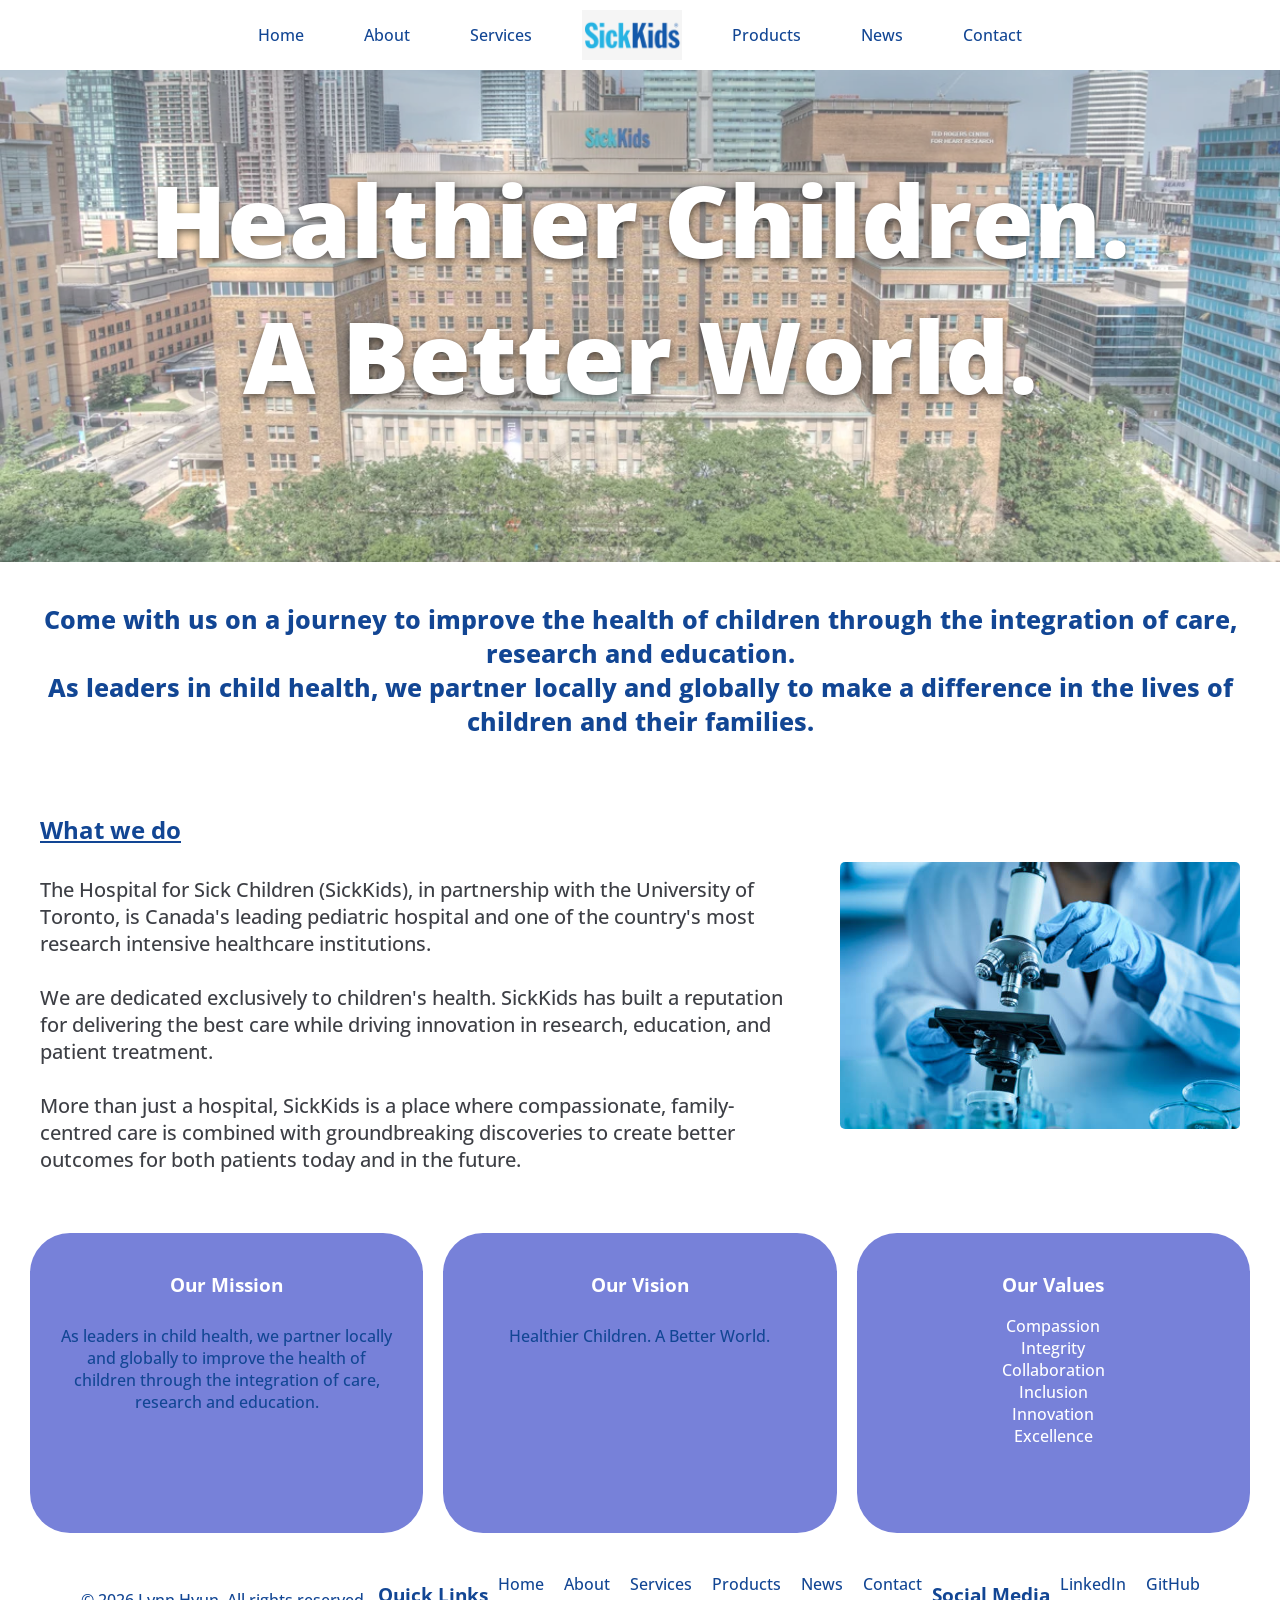
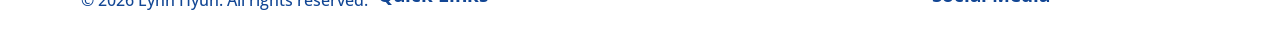
==== index.html @ 6c128328 "Updated home page" ====
<!DOCTYPE html>
<html lang="en">
<head>
    <meta charset="UTF-8">
    <meta name="viewport" content="width=device-width, initial-scale=1.0">
    <title>My Website</title>

    <link rel="stylesheet" href="styles.css">
</head>
<body>

    <header>
        <!-- navigation bar -->
        <nav class="navbar">
            <ul>
                <li><a href="index.html" class="active">Home</a></li>
                <li><a href="about.html">About</a></li>
                <li><a href="services.html">Services</a></li>
                <li><img src="images/sickkids.png" class = "hospital-logo" alt="SickKids Logo"></li>
                <li><a href="products.html">Products</a></li>
                <li><a href="news.html">News</a></li>
                <li><a href="contact.html">Contact</a></li>
            </ul>
        </nav>
    </header>

    <main>
        <!-- Vision Section -->
        <section id = "vision">
            <img id="vision-image"
                src="images/sickkids_building.webp">

            <p id="vision-message">
            Healthier Children. <br>
            A Better World.
            </p>
        </section>

        <!-- Mission Section -->
        <section id = "mission">
            <p style = "color: #124694; font-weight: 750; font-size: 25px; padding: 30px; margin-top: 10px; text-align: center;">
                Come with us on a journey to improve the health of children through the integration of care, research and education. <br> As leaders in child health, we partner locally and globally to make a difference in the lives of children and their families.
            </p>
        </section>

        <section id = "information">
            <div class="information-text">
                <h1> What we do</h1>

                <p>
                    The Hospital for Sick Children (SickKids), in partnership with the University of Toronto, is Canada's leading pediatric hospital and one of the country's most research 
                    intensive healthcare institutions. 
                    <br> <br>
                    We are dedicated exclusively to children's health. SickKids has built a reputation for delivering the best care while driving innovation 
                    in research, education, and patient treatment.
                    <br> <br>
                    More than just a hospital, SickKids is a place where compassionate, family-centred care is combined with groundbreaking discoveries to create better outcomes for both patients today and in the future.

                </p>
            </div>

            <div class="information-text-image">
                <img src="images/doctor_microscope.jpg" alt="Doctor using a microscope">
            </div>
        </section>

        <section id = "news-boxes">
            <div class= "news-box">
                <h3>Our Mission</h3>
                <p> As leaders in child health, we partner locally and globally to improve the health of children through the integration of care, research and education. </p>
            </div>

            <div class="news-box">
                <h3>Our Vision</h3>
                <p> Healthier Children. A Better World. </p>
            </div>

            <div class="news-box">
                <h3>Our Values</h3>
                <ul>
                    <li>Compassion</li>
                    <li>Integrity</li>
                    <li>Collaboration</li>
                    <li>Inclusion</li>
                    <li>Innovation</li>
                    <li>Excellence</li>
                </ul>

        </section>




    </main>

    <!-- Footer -->
    <footer class = "footer">
        <p>&copy 2026 Lynn Hyun. All rights reserved.</p>

        <h3>Quick Links</h3>
        <ul id = "footer-links">
            <li><a href="index.html">Home</a></li>
            <li><a href="about.html">About</a></li>
            <li><a href="services.html">Services</a></li>
            <li><a href="products.html">Products</a></li>
            <li><a href="news.html">News</a></li>
            <li><a href="contact.html">Contact</a></li>
        </ul>
        
        <h3>Social Media</h3>
        <ul id = "footer-socials">
            <li><a href="https://www.google.ca">LinkedIn</a></li>
            <li><a href="https://github.com/lynn-goat">GitHub</a></li>
        </ul>
    </footer>
</body>
</html>
---- styles.css ----
@import url('https://fonts.googleapis.com/css2?family=Open+Sans:ital,wght@0,300..800;1,300..800&display=swap');

/*
main text styles
*/

body {
    font-family: 'Open Sans', sans-serif;
    font-weight: 500;
    margin: 0;
    padding: 0;
    background-color: white;
}

p {
    color: #124694;
    text-align: center;
    padding: 10px;
}

h3 {
    color:white;
}

a {
    color: white;
    text-decoration: none;
    text-decoration:underline;
}

nav a {
    display: block;
    padding: 10px;
}

ul {
    list-style-type: none;
    padding: 0;
    text-align: center;
}

li {
    color:white;
}


/*
    Main Content Styles
*/

/* Vision Section Styles */

#vision {
    position: relative;
    width: 100%;
    height: 100%;
    overflow: hidden;
}

#vision-image {
    position:absolute;
    width: 100%;
    height: 100%;

    top: 0;
    left: 0;

    opacity: 0.7;
    object-fit: cover;
}

#vision-message {
    position: relative;
    top: 50%;
    left: 50%;
    transform: translate(-50%, -10%);
    color: white;

    font-size: 100px;
    font-weight: 800;
    z-index: 1;

    text-shadow: 0 3px 8px rgba(0, 0, 0, 0.6);
}

/*
    Information Section Styles
*/
#information {
    display: flex;
    align-items: center;
    gap: 40px;
}

#information h1 {
    margin-left: 40px;
    color:#124694;
    text-decoration: underline;
}

#information p {
    text-align: left;
    margin-left: 30px;
    font-size: 20px;
    color: #3d3f45;
}

.information-text-image img {
    width: 400px;
    border-radius: 5px;
    margin-right: 40px;
    justify-content: center;
}

.information-text {
    flex: 1;
}

/*
    News Boxes Styles
*/

#news-boxes {
    display: flex;
    justify-content: space-evenly;
    gap: 20px;
    margin: 30px;
    height: 300px;
}

.news-box {
    flex: 1;
    padding: 20px;
    background-color: #7781d9;
    border-radius: 40px;
    text-align: center;
}

/*
    Navbar Styles
*/

.navbar {
    display: flex;
    justify-content: center;
    background-color: white;
    padding: 10px 0;
   
}

.navbar ul {
  display: flex;
  list-style: none; /* Removes the bullet points */
  padding: 0;
  margin: 0;
}

.navbar li {
    display: flex;
    margin: 0 20px;
    justify-content: center;
    align-items: center;
}

.navbar ul li a {
    color: #124694;
    text-decoration: none;   
}

.hospital-logo {
    width: 100px;
}

/*
    Footer Styles
*/

.footer {
    display: flex;
    justify-content: center;
}

.footer h3 {
    color: #124694;
}

.footer ul {
    display: flex;
    list-style: none; /* Removes the bullet points */
    padding: 0;
    margin: 0;
}

.footer li {
    margin: 10px;
}

#footer-links li a, #footer-socials li a {
    color: #124694;
    text-decoration: none;
}
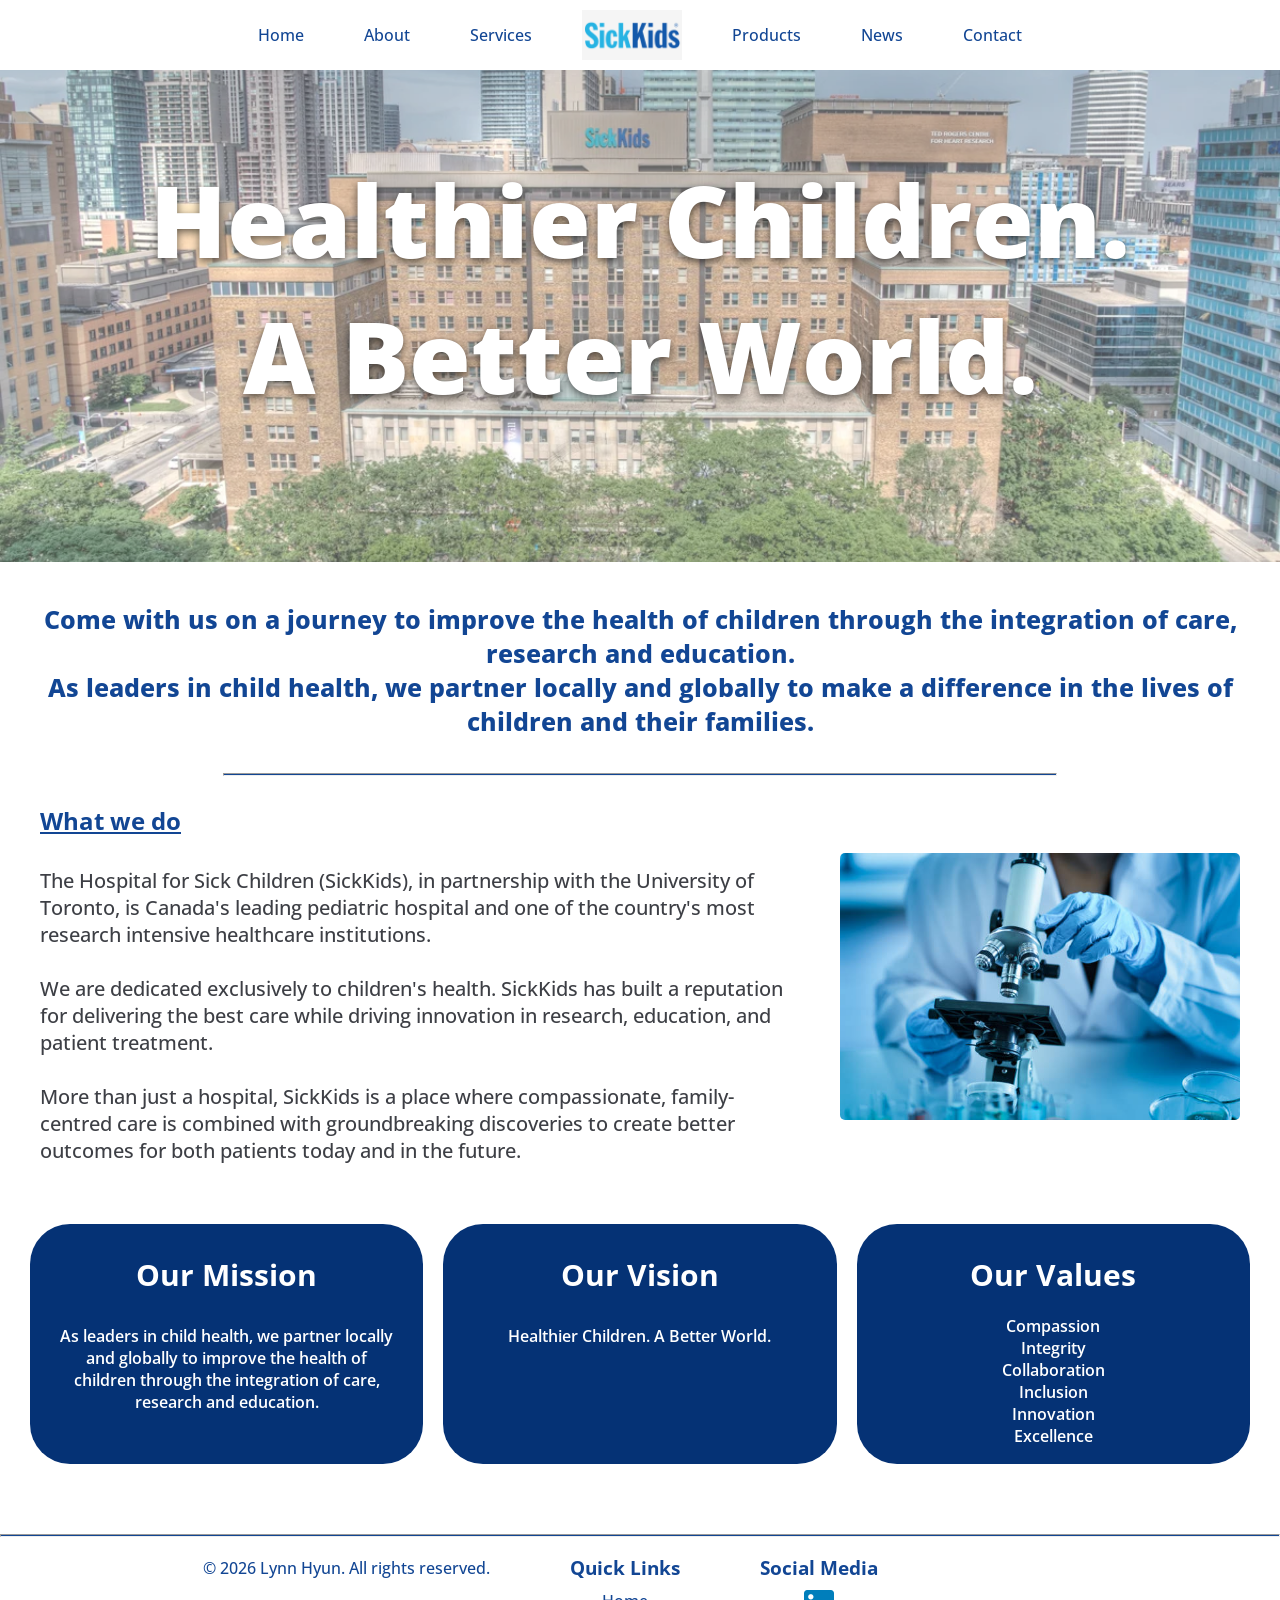
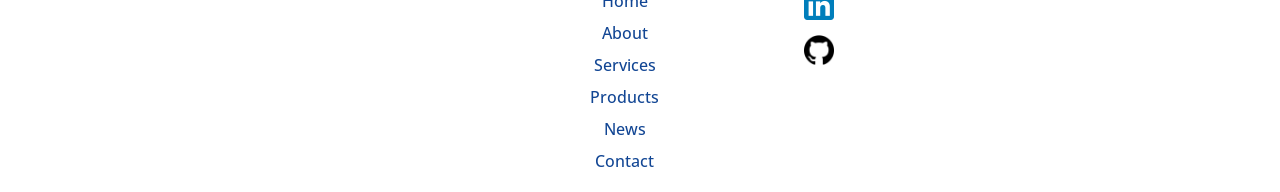
==== commit 8c435c66: "Finished home page and footer" ====
--- a/index.html
+++ b/index.html
@@ -43,6 +43,8 @@
             </p>
         </section>
 
+        <hr class = "divider">
+
         <section id = "information">
             <div class="information-text">
                 <h1> What we do</h1>
@@ -64,18 +66,19 @@
             </div>
         </section>
 
-        <section id = "news-boxes">
-            <div class= "news-box">
+
+        <section id = "vision-boxes">
+            <div class= "vision-box">
                 <h3>Our Mission</h3>
                 <p> As leaders in child health, we partner locally and globally to improve the health of children through the integration of care, research and education. </p>
             </div>
 
-            <div class="news-box">
+            <div class="vision-box">
                 <h3>Our Vision</h3>
                 <p> Healthier Children. A Better World. </p>
             </div>
 
-            <div class="news-box">
+            <div class="vision-box">
                 <h3>Our Values</h3>
                 <ul>
                     <li>Compassion</li>
@@ -93,25 +96,35 @@
 
     </main>
 
+    <hr style = "background: #124694; height: 1px; margin-top: -20px;">
+
     <!-- Footer -->
     <footer class = "footer">
         <p>&copy 2026 Lynn Hyun. All rights reserved.</p>
 
-        <h3>Quick Links</h3>
-        <ul id = "footer-links">
-            <li><a href="index.html">Home</a></li>
-            <li><a href="about.html">About</a></li>
-            <li><a href="services.html">Services</a></li>
-            <li><a href="products.html">Products</a></li>
-            <li><a href="news.html">News</a></li>
-            <li><a href="contact.html">Contact</a></li>
-        </ul>
+        <div class = "footer-section">
+            <h3>Quick Links</h3>
+            <ul id = "footer-links">
+                <li><a href="index.html">Home</a></li>
+                <li><a href="about.html">About</a></li>
+                <li><a href="services.html">Services</a></li>
+                <li><a href="products.html">Products</a></li>
+                <li><a href="news.html">News</a></li>
+                <li><a href="contact.html">Contact</a></li>
+            </ul>
+        </div>
         
-        <h3>Social Media</h3>
-        <ul id = "footer-socials">
-            <li><a href="https://www.google.ca">LinkedIn</a></li>
-            <li><a href="https://github.com/lynn-goat">GitHub</a></li>
-        </ul>
+        <div class = "footer-section">
+            <h3>Social Media</h3>
+            <ul id = "footer-socials">
+                <li><a href="https://www.linkedin.com/in/lynn-h-24b5231ab/" target="_blank">
+                        <img src="images/LinkedIn_icon.svg.webp" alt = "LinkedIn Logo" class = "socials-logo">
+                </a></li>
+                <li><a href="https://github.com/lynngoat/personal-website" target="_blank">
+                        <img src="images/github.png" alt="GitHub Logo" class = "socials-logo">
+                </a></li>
+            </ul>
+        </div>
     </footer>
 </body>
 </html>
--- a/styles.css
+++ b/styles.css
@@ -83,9 +83,16 @@
     text-shadow: 0 3px 8px rgba(0, 0, 0, 0.6);
 }
 
-/*
-    Information Section Styles
-*/
+/* Information Section Styles */
+
+.divider {
+    width: 65%;
+    background: #124694;
+    height: 1px;
+  
+    margin-top: -20px;
+}
+
 #information {
     display: flex;
     align-items: center;
@@ -120,7 +127,7 @@
     News Boxes Styles
 */
 
-#news-boxes {
+#vision-boxes {
     display: flex;
     justify-content: space-evenly;
     gap: 20px;
@@ -128,12 +135,30 @@
     height: 300px;
 }
 
-.news-box {
-    flex: 1;
+.vision-box {
+    width: 400px;
+    height: 200px;
     padding: 20px;
-    background-color: #7781d9;
+    background-color: #053275;
     border-radius: 40px;
     text-align: center;
+}
+
+.vision-box h3 {
+    color: white;
+    font-size: 30px;
+    margin-top: 10px;
+}
+
+.vision-box p {
+    color: white;
+    font-weight: 600;
+    margin-top: -10px;
+}
+
+.vision-box ul {
+    font-weight: 600;
+    margin-top: -10px;
 }
 
 /*
@@ -178,24 +203,39 @@
 .footer {
     display: flex;
     justify-content: center;
-}
-
-.footer h3 {
-    color: #124694;
+
+    padding: 10px;
+    gap: 80px;
+    margin-right: 200px;
+}
+
+.footer-section h3 {
+    color: #124694;
+    margin-top: 0;
+    margin-bottom: 10px;
+}
+
+.footer p {
+    margin-top: 2px;
+    padding: 0px;
 }
 
 .footer ul {
-    display: flex;
     list-style: none; /* Removes the bullet points */
     padding: 0;
     margin: 0;
 }
 
 .footer li {
-    margin: 10px;
+    margin: 10px 0;
 }
 
 #footer-links li a, #footer-socials li a {
     color: #124694;
     text-decoration: none;
 }
+
+.socials-logo {
+    width: 30px;
+    height: 30px;
+}
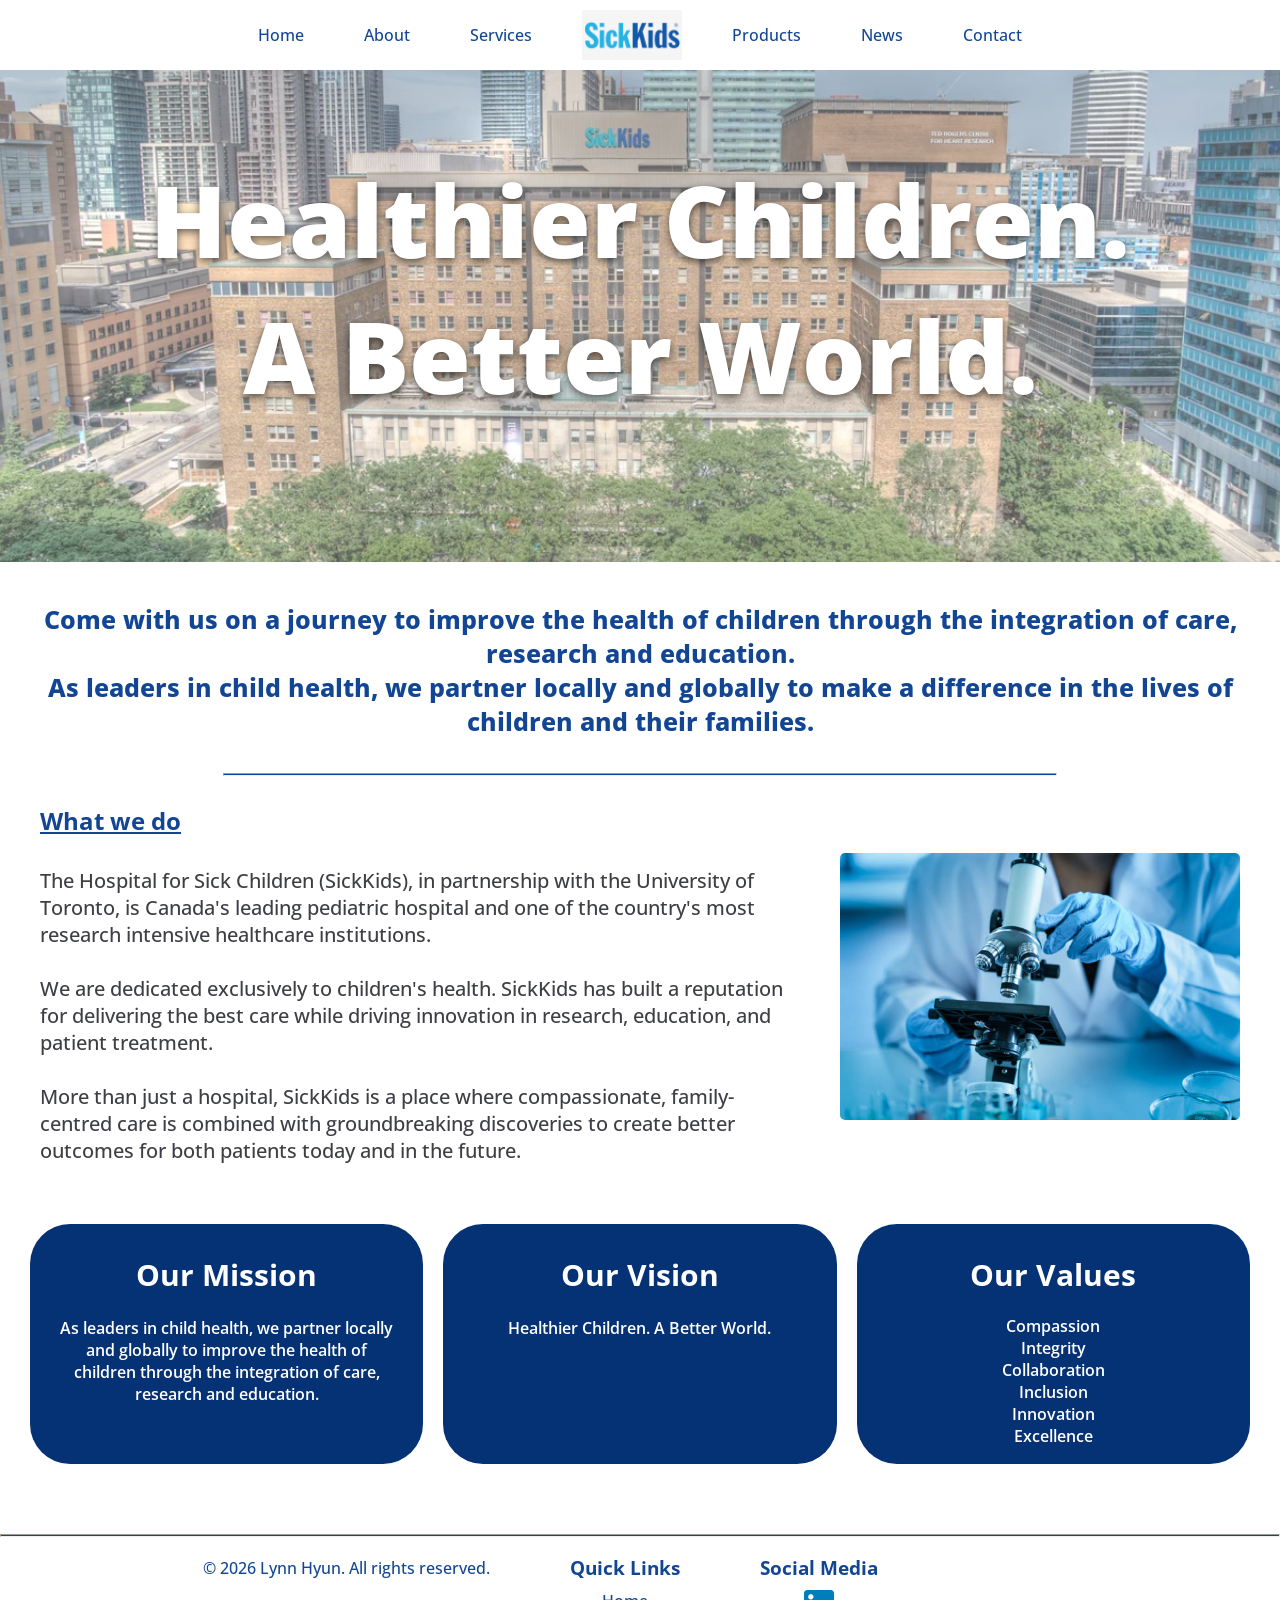
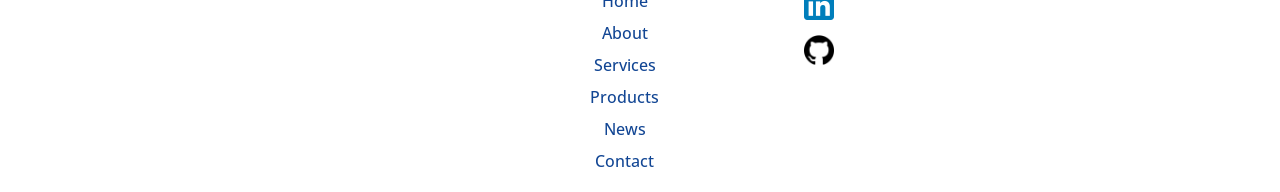
==== commit 1ff2f5b8: "Added footer to every page" ====
--- a/index.html
+++ b/index.html
@@ -66,7 +66,6 @@
             </div>
         </section>
 
-
         <section id = "vision-boxes">
             <div class= "vision-box">
                 <h3>Our Mission</h3>
@@ -90,9 +89,6 @@
                 </ul>
 
         </section>
-
-
-
 
     </main>
 
--- a/styles.css
+++ b/styles.css
@@ -84,14 +84,6 @@
 }
 
 /* Information Section Styles */
-
-.divider {
-    width: 65%;
-    background: #124694;
-    height: 1px;
-  
-    margin-top: -20px;
-}
 
 #information {
     display: flex;
@@ -153,10 +145,11 @@
 .vision-box p {
     color: white;
     font-weight: 600;
-    margin-top: -10px;
+    margin-top: -18px;
 }
 
 .vision-box ul {
+    color:white;
     font-weight: 600;
     margin-top: -10px;
 }
@@ -197,8 +190,21 @@
 }
 
 /*
+    Divider
+*/
+
+.divider {
+    width: 65%;
+    background: #124694;
+    height: 1px;
+  
+    margin-top: -20px;
+}
+
+/*
     Footer Styles
 */
+
 
 .footer {
     display: flex;
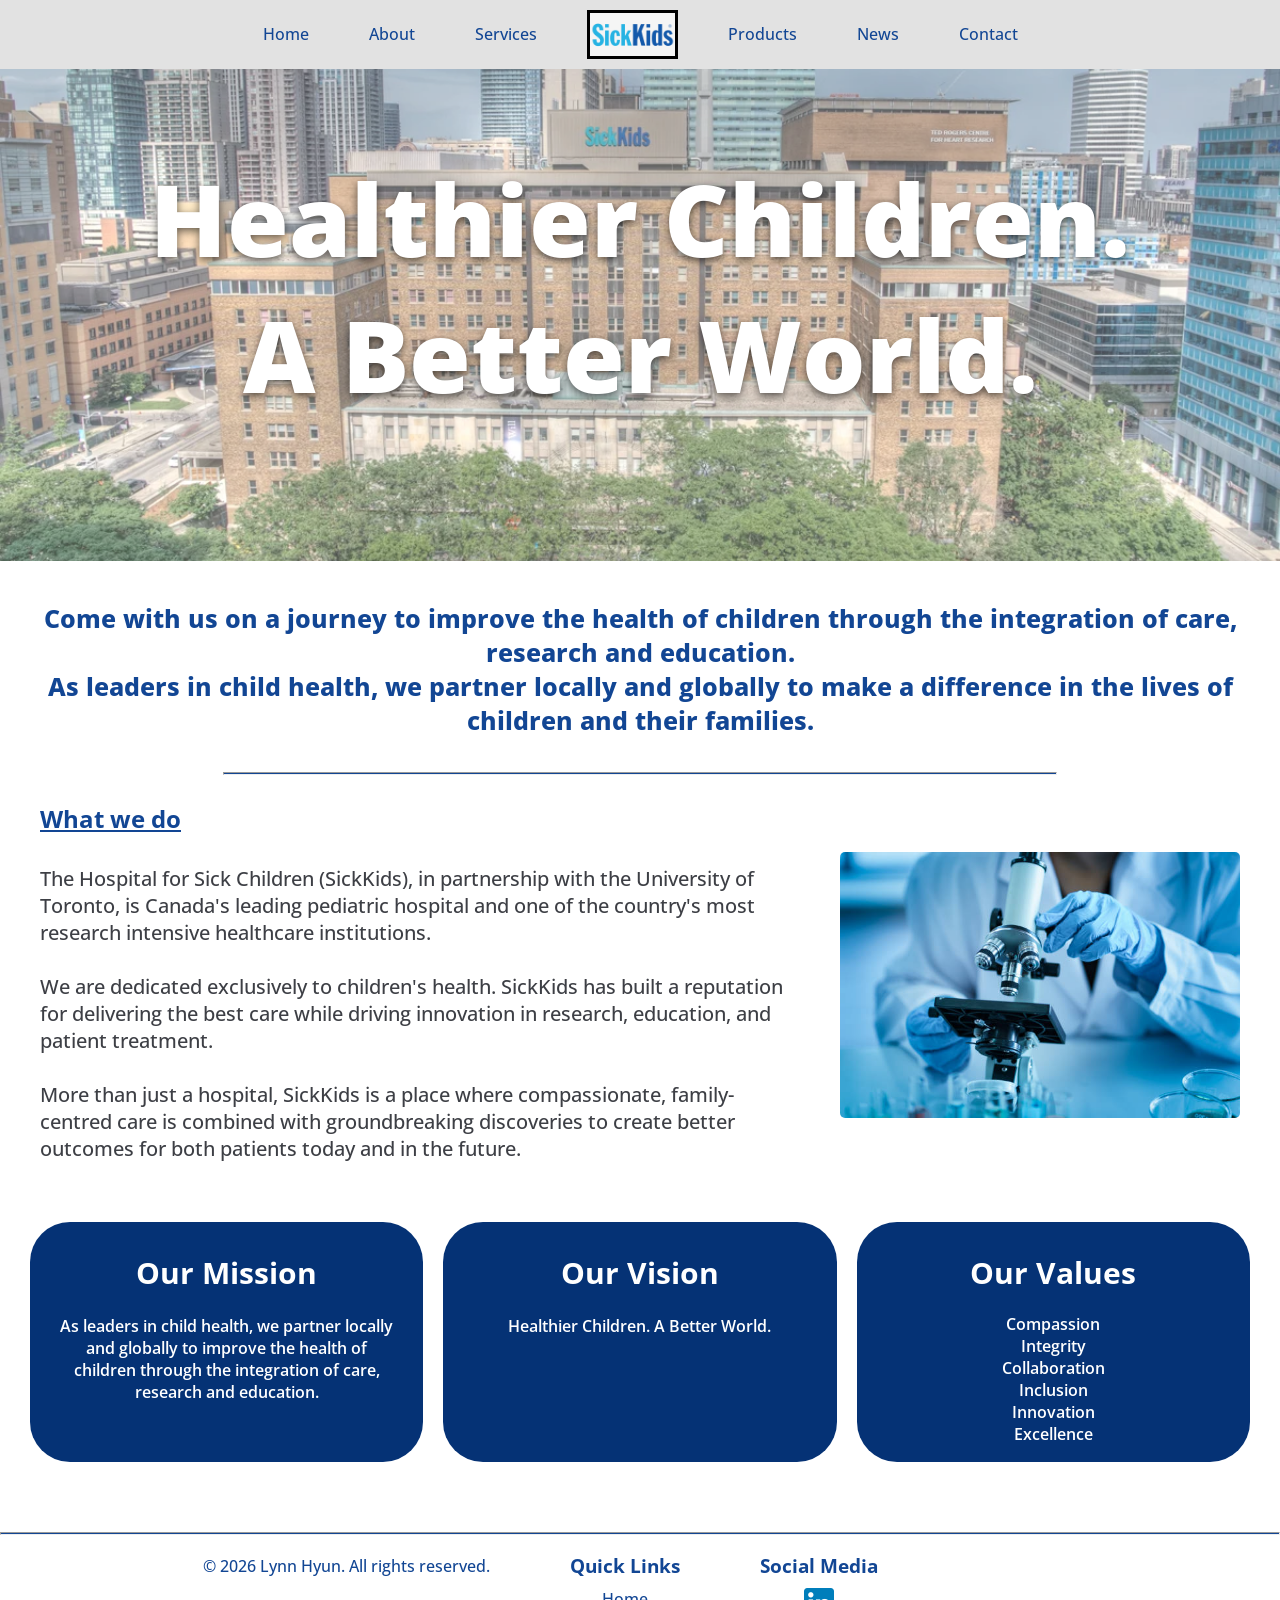
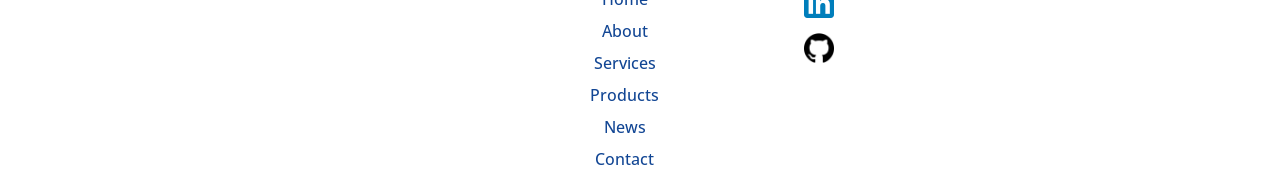
==== commit 6becc073: "Added information to about page" ====
--- a/index.html
+++ b/index.html
@@ -16,7 +16,10 @@
                 <li><a href="index.html" class="active">Home</a></li>
                 <li><a href="about.html">About</a></li>
                 <li><a href="services.html">Services</a></li>
-                <li><img src="images/sickkids.png" class = "hospital-logo" alt="SickKids Logo"></li>
+                <li id="sickkids-logo">
+                    <a id = "sickkids-link" href=""> <!-- doesn't go anywhere for now until i get this website-->
+                    <img src="images/sickkids.png" class = "hospital-logo" alt="SickKids Logo">
+                    </a></li>
                 <li><a href="products.html">Products</a></li>
                 <li><a href="news.html">News</a></li>
                 <li><a href="contact.html">Contact</a></li>
@@ -45,8 +48,9 @@
 
         <hr class = "divider">
 
-        <section id = "information">
-            <div class="information-text">
+        <!-- Information Section -->
+        <section id = "main">
+            <div class="main-text">
                 <h1> What we do</h1>
 
                 <p>
@@ -61,7 +65,7 @@
                 </p>
             </div>
 
-            <div class="information-text-image">
+            <div class="main-text-image">
                 <img src="images/doctor_microscope.jpg" alt="Doctor using a microscope">
             </div>
         </section>
--- a/styles.css
+++ b/styles.css
@@ -18,8 +18,15 @@
     padding: 10px;
 }
 
-h3 {
-    color:white;
+h1 {
+    margin-left: 40px;
+    color:#124694;
+    text-decoration: underline;
+}
+
+h2 {
+    margin-left: 40px;
+    color:#124694;
 }
 
 a {
@@ -43,6 +50,49 @@
     color:white;
 }
 
+/* Navbar Styles */
+
+.navbar {
+    display: flex;
+    justify-content: center;
+    background-color: #e2e2e2;
+    padding: 10px 0;
+   
+}
+
+.navbar ul {
+  display: flex;
+  list-style: none; /* Removes the bullet points */
+  padding: 0;
+  margin: 0;
+}
+
+.navbar li {
+    display: flex;
+    margin: 0 20px;
+    justify-content: center;
+    align-items: center;
+}
+
+.navbar ul li a {
+    color: #124694;
+    text-decoration: none;   
+}
+
+.hospital-logo {
+    width: 85px;
+}
+
+#sickkids-logo {
+    border: 3px solid black;
+}
+
+#sickkids-link {
+    display: block;
+    padding: 0;
+    margin: 0;
+    line-height: 0;
+}
 
 /*
     Main Content Styles
@@ -83,35 +133,29 @@
     text-shadow: 0 3px 8px rgba(0, 0, 0, 0.6);
 }
 
-/* Information Section Styles */
-
-#information {
+/* Main Text Section Styles */
+
+#main {
     display: flex;
     align-items: center;
     gap: 40px;
 }
 
-#information h1 {
-    margin-left: 40px;
-    color:#124694;
-    text-decoration: underline;
-}
-
-#information p {
+#main p {
     text-align: left;
     margin-left: 30px;
     font-size: 20px;
     color: #3d3f45;
 }
 
-.information-text-image img {
+.main-text-image img {
     width: 400px;
     border-radius: 5px;
     margin-right: 40px;
     justify-content: center;
 }
 
-.information-text {
+.main-text {
     flex: 1;
 }
 
@@ -155,41 +199,6 @@
 }
 
 /*
-    Navbar Styles
-*/
-
-.navbar {
-    display: flex;
-    justify-content: center;
-    background-color: white;
-    padding: 10px 0;
-   
-}
-
-.navbar ul {
-  display: flex;
-  list-style: none; /* Removes the bullet points */
-  padding: 0;
-  margin: 0;
-}
-
-.navbar li {
-    display: flex;
-    margin: 0 20px;
-    justify-content: center;
-    align-items: center;
-}
-
-.navbar ul li a {
-    color: #124694;
-    text-decoration: none;   
-}
-
-.hospital-logo {
-    width: 100px;
-}
-
-/*
     Divider
 */
 
@@ -205,7 +214,6 @@
     Footer Styles
 */
 
-
 .footer {
     display: flex;
     justify-content: center;
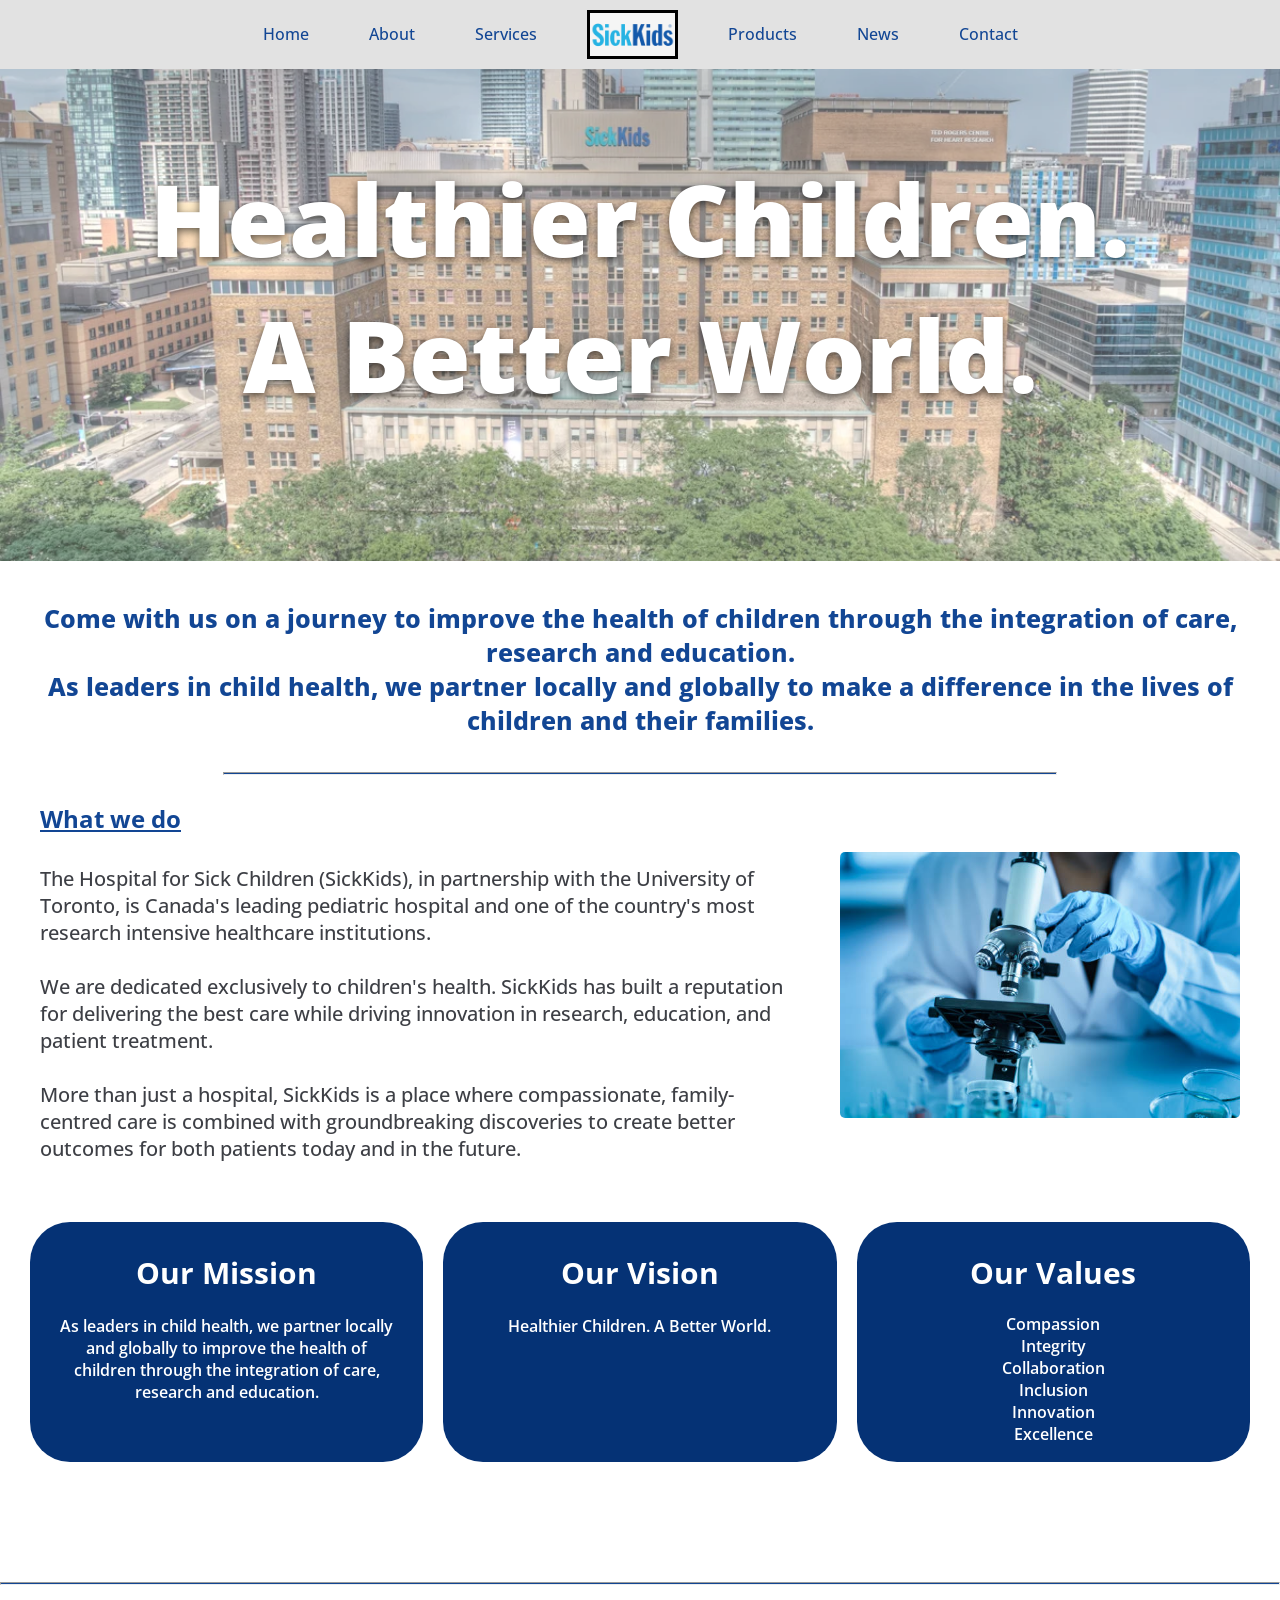
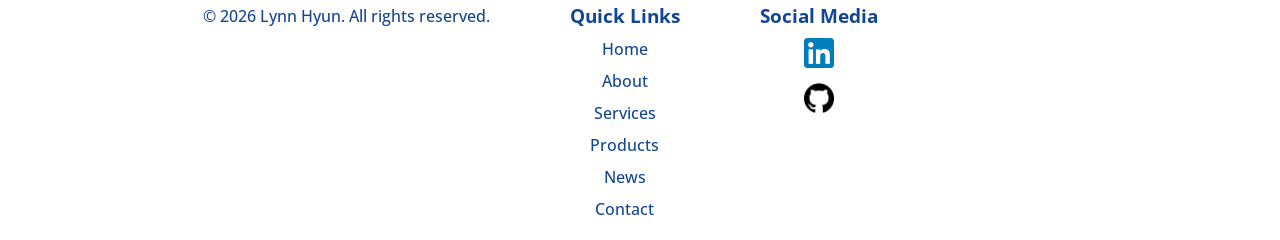
==== commit 4ce5418c: "made separate css folder" ====
--- a/index.html
+++ b/index.html
@@ -5,7 +5,7 @@
     <meta name="viewport" content="width=device-width, initial-scale=1.0">
     <title>My Website</title>
 
-    <link rel="stylesheet" href="styles.css">
+    <link rel="stylesheet" href="css/style.css">
 </head>
 <body>
 
--- a/css/style.css
+++ b/css/style.css
@@ -0,0 +1,346 @@
+@import url('https://fonts.googleapis.com/css2?family=Open+Sans:ital,wght@0,300..800;1,300..800&display=swap');
+
+/*
+main text styles
+*/
+
+body {
+    font-family: 'Open Sans', sans-serif;
+    font-weight: 500;
+    margin: 0;
+    padding: 0;
+    background-color: white;
+}
+
+p {
+    color: #124694;
+    text-align: center;
+    padding: 10px;
+}
+
+h1 {
+    margin-left: 40px;
+    color:#124694;
+    text-decoration: underline;
+}
+
+h2 {
+    color:#124694;
+}
+
+a {
+    color: #124694;
+    text-decoration: none;
+    text-decoration:underline;
+}
+
+nav a {
+    display: block;
+    padding: 10px;
+}
+
+ul {
+    list-style-type: none;
+    padding: 0;
+    text-align: center;
+}
+
+li {
+    color:white;
+}
+
+/* Navbar Styles */
+
+.navbar {
+    display: flex;
+    justify-content: center;
+    background-color: #e2e2e2;
+    padding: 10px 0;
+   
+}
+
+.navbar ul {
+  display: flex;
+  list-style: none; /* Removes the bullet points */
+  padding: 0;
+  margin: 0;
+}
+
+.navbar li {
+    display: flex;
+    margin: 0 20px;
+    justify-content: center;
+    align-items: center;
+}
+
+.navbar ul li a {
+    color: #124694;
+    text-decoration: none;   
+}
+
+.hospital-logo {
+    width: 85px;
+}
+
+#sickkids-logo {
+    border: 3px solid black;
+}
+
+#sickkids-link {
+    display: block;
+    padding: 0;
+    margin: 0;
+    line-height: 0;
+}
+
+/*
+    Main Content Styles
+*/
+
+/* Vision Section Styles */
+
+#vision {
+    position: relative;
+    width: 100%;
+    height: 100%;
+    overflow: hidden;
+}
+
+#vision-image {
+    position:absolute;
+    width: 100%;
+    height: 100%;
+
+    top: 0;
+    left: 0;
+
+    opacity: 0.7;
+    object-fit: cover;
+}
+
+#vision-message {
+    position: relative;
+    top: 50%;
+    left: 50%;
+    transform: translate(-50%, -10%);
+    color: white;
+
+    font-size: 100px;
+    font-weight: 800;
+    z-index: 1;
+
+    text-shadow: 0 3px 8px rgba(0, 0, 0, 0.6);
+}
+
+/* Main Text Section Styles */
+
+#main {
+    display: flex;
+    align-items: center;
+    gap: 40px;
+}
+
+#main p {
+    text-align: left;
+    margin-left: 30px;
+    font-size: 20px;
+    color: #3d3f45;
+}
+
+.main-text-image img {
+    width: 400px;
+    border-radius: 5px;
+    margin-right: 40px;
+    justify-content: center;
+}
+
+.main-text {
+    flex: 1;
+}
+
+.main-text ul li {
+    color: #3d3f45;
+    font-size: 18px;
+    text-align: left;
+    margin-left: 40px;
+}
+/*
+    News Boxes Styles
+*/
+
+#vision-boxes {
+    display: flex;
+    justify-content: space-evenly;
+    gap: 20px;
+    margin: 30px;
+    height: 300px;
+}
+
+.vision-box {
+    width: 400px;
+    height: 200px;
+    padding: 20px;
+    background-color: #053275;
+    border-radius: 40px;
+    text-align: center;
+}
+
+.vision-box h3 {
+    color: white;
+    font-size: 30px;
+    margin-top: 10px;
+}
+
+.vision-box p {
+    color: white;
+    font-weight: 600;
+    margin-top: -18px;
+}
+
+.vision-box ul {
+    color:white;
+    font-weight: 600;
+    margin-top: -10px;
+}
+
+/*
+    Divider
+*/
+
+.divider {
+    width: 65%;
+    background: #124694;
+    height: 1px;
+  
+    margin-top: -20px;
+}
+
+/*
+    Footer Styles
+*/
+
+.footer {
+    display: flex;
+    justify-content: center;
+
+    padding: 10px;
+    gap: 80px;
+    margin-right: 200px;
+}
+
+.footer-section h3 {
+    color: #124694;
+    margin-top: 0;
+    margin-bottom: 10px;
+}
+
+.footer p {
+    margin-top: 2px;
+    padding: 0px;
+}
+
+.footer ul {
+    list-style: none; /* Removes the bullet points */
+    padding: 0;
+    margin: 0;
+}
+
+.footer li {
+    margin: 10px 0;
+}
+
+#footer-links li a, #footer-socials li a {
+    color: #124694;
+    text-decoration: none;
+}
+
+.socials-logo {
+    width: 30px;
+    height: 30px;
+}
+
+/* About Page Styles */
+
+main {
+    margin-bottom: 80px;
+}
+
+#about p {
+    text-align: left;
+    margin-left: 30px;
+    font-size: 18px;
+    width: 80%;
+    color: #3d3f45;
+}
+
+#about h2 {
+    margin-left: 40px;
+}
+
+.about-text ul li {
+    color: #3d3f45;
+    font-size: 18px;
+    text-align: left;
+    margin-left: 40px;
+}
+
+/* Services Page Styles */
+
+.services-container {
+    display: grid;
+    grid-template-columns: 1fr 1fr;
+    gap: 30px;
+    max-width: 1200px;
+    margin: 40px auto;
+    padding: 0 30px;
+}
+
+.service-column {
+    display: flex;
+    flex-direction: column;
+}
+
+.service-column h2 {
+    margin: 0;
+    text-decoration: underline;
+}
+
+.service-column p {
+    line-height: 1.6;
+    padding: 0;
+    text-align: left;
+    color: #3d3f45;
+}
+
+/* Products Page Styles */
+
+.product-grid {
+    display: grid;
+    grid-template-columns: repeat(2, 1fr);
+    gap: 30px;
+}
+
+.product-card {
+    padding: 20px;
+    border-radius: 10px;
+    box-shadow: 0 4px 10px rgba(0, 0, 0, 0.15);
+}
+.product-card img {
+    width: 100%;
+    height: 300px;
+    object-fit: cover;
+}
+
+.product-card h2 {
+    text-align: left;
+}
+
+.product-card p {
+    text-align: left;
+    padding: 0px;
+}
+
+.product-card a {
+    display: inline-block;
+    margin-top: 15px;
+}
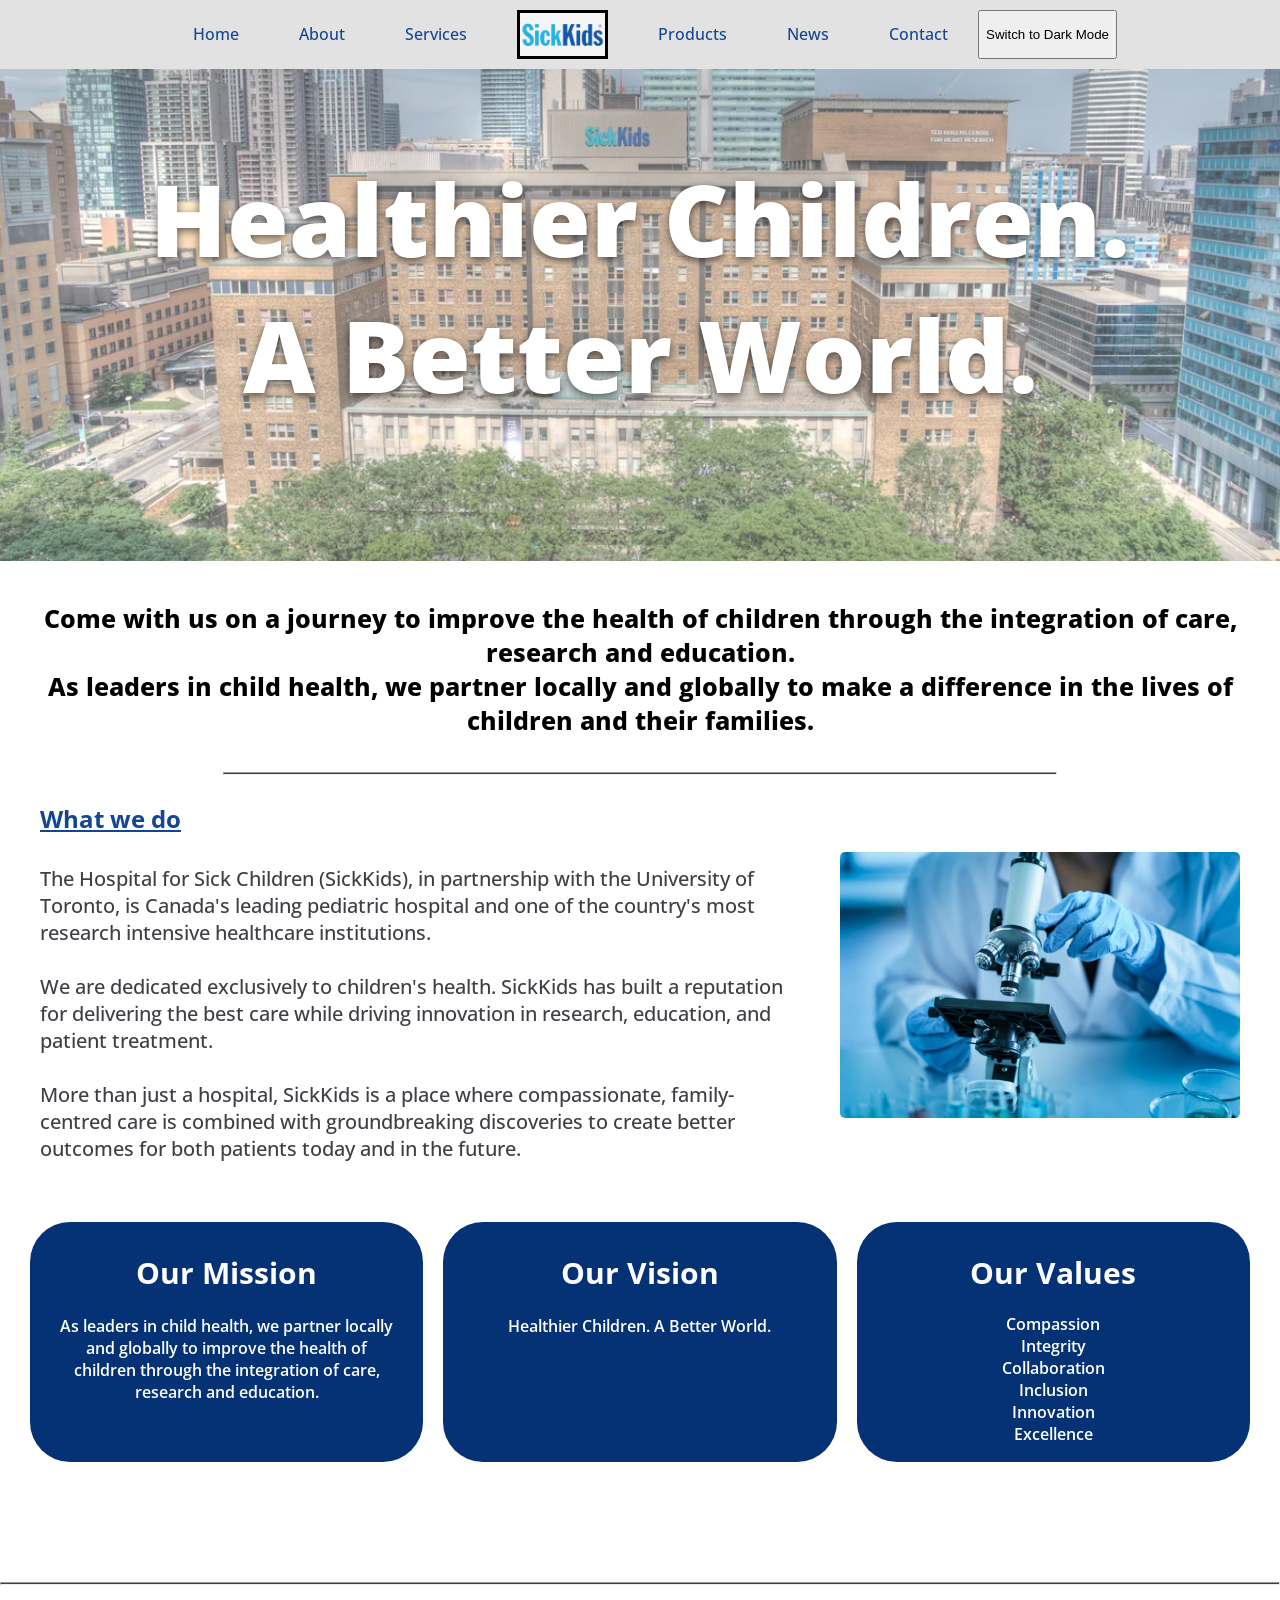
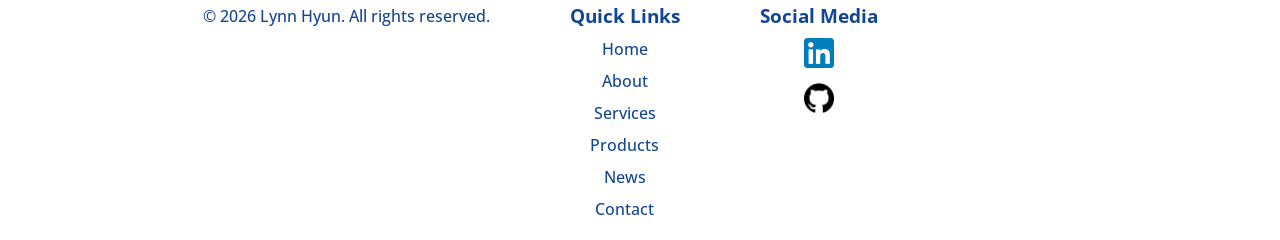
==== commit de6c38c7: "added js link and theme toggle button" ====
--- a/index.html
+++ b/index.html
@@ -24,6 +24,8 @@
                 <li><a href="news.html">News</a></li>
                 <li><a href="contact.html">Contact</a></li>
             </ul>
+
+            <button id="theme-toggle">Switch to Dark Mode</button>
         </nav>
     </header>
 
@@ -41,7 +43,7 @@
 
         <!-- Mission Section -->
         <section id = "mission">
-            <p style = "color: #124694; font-weight: 750; font-size: 25px; padding: 30px; margin-top: 10px; text-align: center;">
+            <p style = "color: var(--primary); font-weight: 750; font-size: 25px; padding: 30px; margin-top: 10px; text-align: center;">
                 Come with us on a journey to improve the health of children through the integration of care, research and education. <br> As leaders in child health, we partner locally and globally to make a difference in the lives of children and their families.
             </p>
         </section>
@@ -126,5 +128,8 @@
             </ul>
         </div>
     </footer>
+
+<script src="js/theme.js"></script>
+
 </body>
 </html>
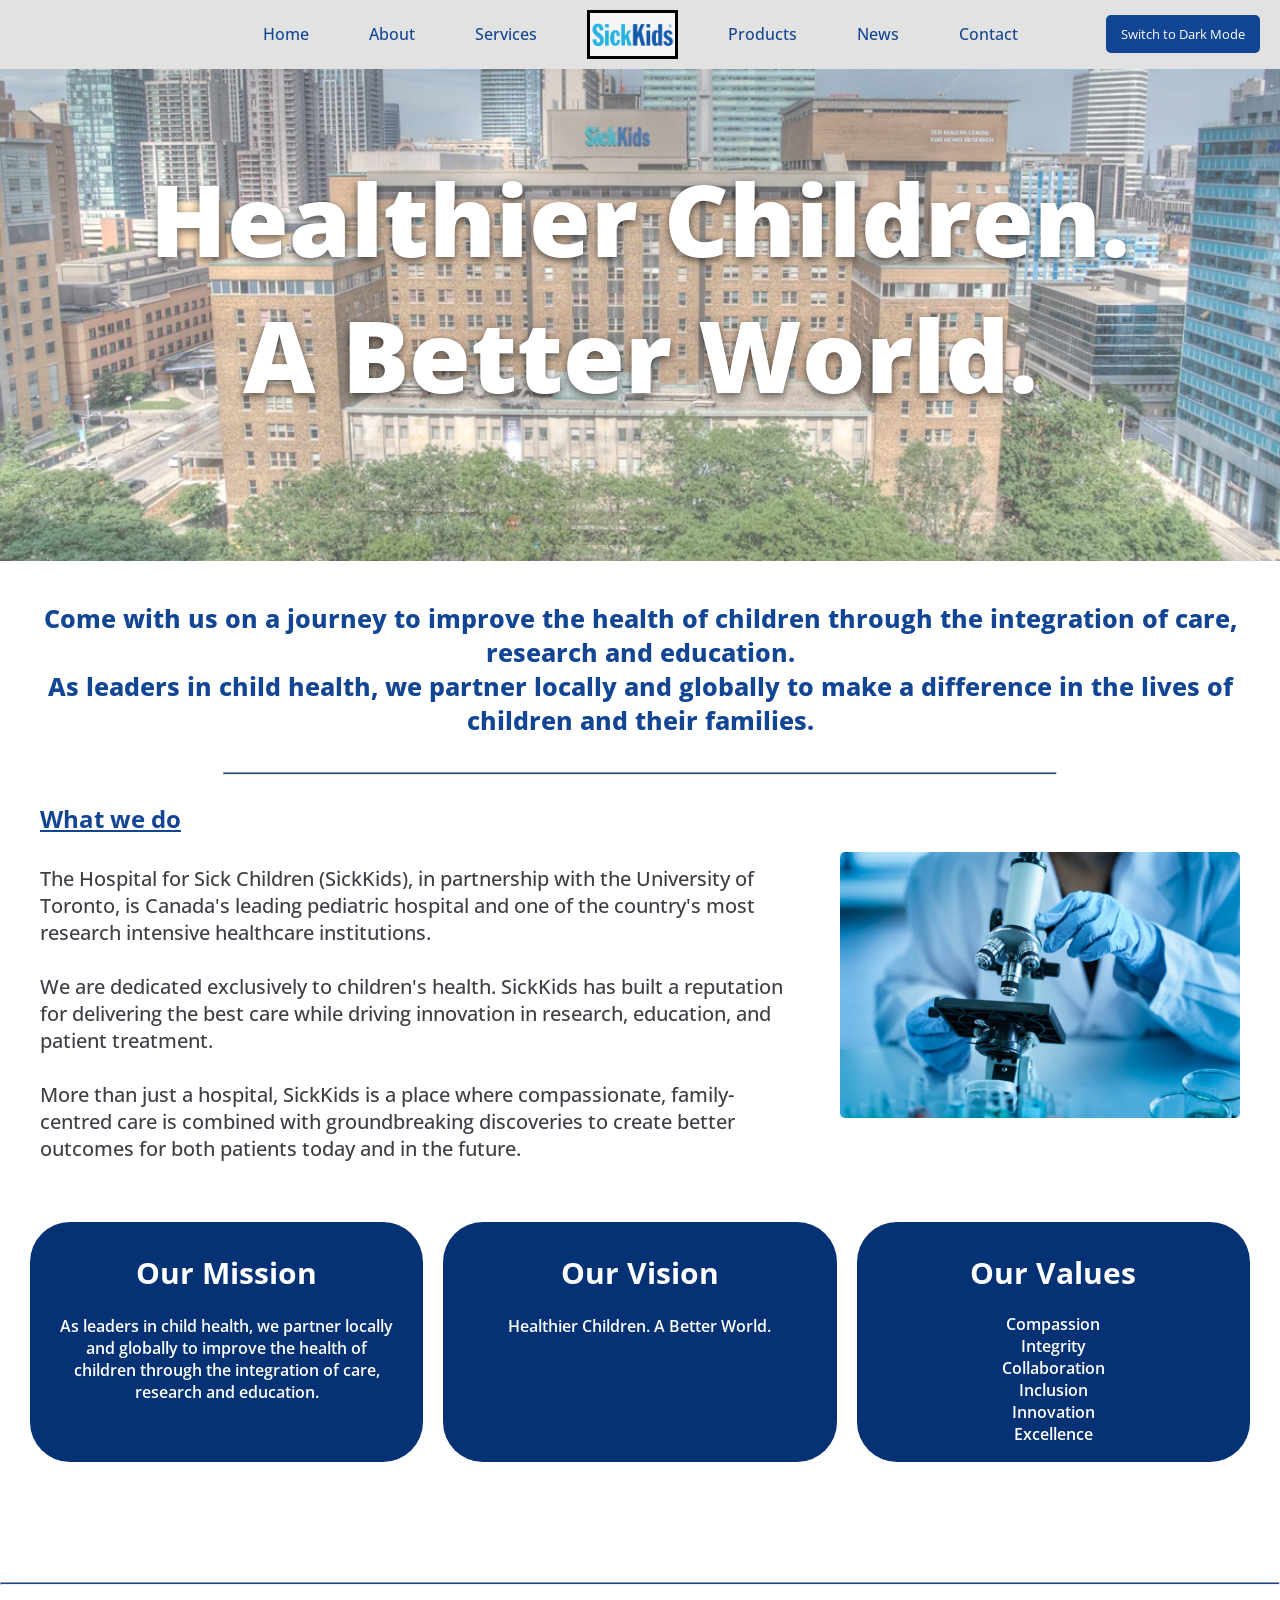
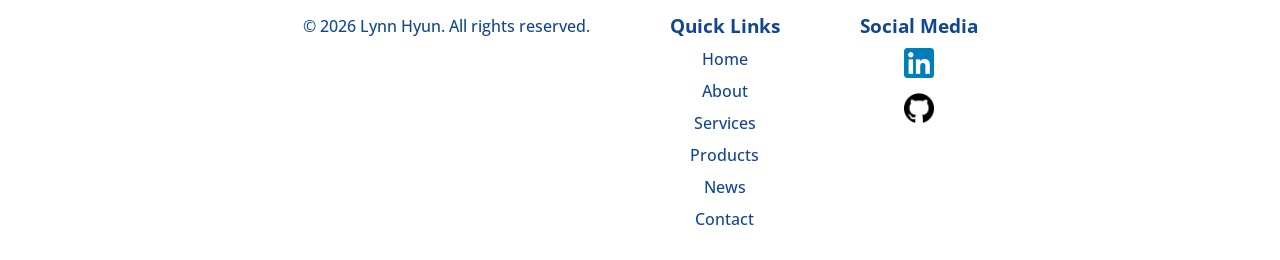
==== commit 89f948cd: "added dynamic header and footer components" ====
--- a/index.html
+++ b/index.html
@@ -10,23 +10,7 @@
 <body>
 
     <header>
-        <!-- navigation bar -->
-        <nav class="navbar">
-            <ul>
-                <li><a href="index.html" class="active">Home</a></li>
-                <li><a href="about.html">About</a></li>
-                <li><a href="services.html">Services</a></li>
-                <li id="sickkids-logo">
-                    <a id = "sickkids-link" href=""> <!-- doesn't go anywhere for now until i get this website-->
-                    <img src="images/sickkids.png" class = "hospital-logo" alt="SickKids Logo">
-                    </a></li>
-                <li><a href="products.html">Products</a></li>
-                <li><a href="news.html">News</a></li>
-                <li><a href="contact.html">Contact</a></li>
-            </ul>
-
-            <button id="theme-toggle">Switch to Dark Mode</button>
-        </nav>
+        <div id="header-placeholder"></div>
     </header>
 
     <main>
@@ -102,34 +86,11 @@
 
     <!-- Footer -->
     <footer class = "footer">
-        <p>&copy 2026 Lynn Hyun. All rights reserved.</p>
-
-        <div class = "footer-section">
-            <h3>Quick Links</h3>
-            <ul id = "footer-links">
-                <li><a href="index.html">Home</a></li>
-                <li><a href="about.html">About</a></li>
-                <li><a href="services.html">Services</a></li>
-                <li><a href="products.html">Products</a></li>
-                <li><a href="news.html">News</a></li>
-                <li><a href="contact.html">Contact</a></li>
-            </ul>
-        </div>
-        
-        <div class = "footer-section">
-            <h3>Social Media</h3>
-            <ul id = "footer-socials">
-                <li><a href="https://www.linkedin.com/in/lynn-h-24b5231ab/" target="_blank">
-                        <img src="images/LinkedIn_icon.svg.webp" alt = "LinkedIn Logo" class = "socials-logo">
-                </a></li>
-                <li><a href="https://github.com/lynngoat/personal-website" target="_blank">
-                        <img src="images/github.png" alt="GitHub Logo" class = "socials-logo">
-                </a></li>
-            </ul>
-        </div>
+    <div id="footer-placeholder"></div>
     </footer>
 
+
 <script src="js/theme.js"></script>
-
+<script src="js/components.js"></script>
 </body>
 </html>
--- a/css/style.css
+++ b/css/style.css
@@ -1,4 +1,41 @@
 @import url('https://fonts.googleapis.com/css2?family=Open+Sans:ital,wght@0,300..800;1,300..800&display=swap');
+
+/* Navbar was moving when switching pages */
+html {
+    overflow-y: scroll;
+}
+
+/* Theme Styles */
+
+:root {
+    --bg: #ffffff;
+    --text: #111111;
+    --primary: #124694;
+    --secondary-text: #3d3f45;
+    --nav-bg: #e2e2e2;
+}
+
+[data-theme="dark"] {
+    --bg: #1a1a1a;
+    --text: #f0f0f0;
+    --primary: #f0f0f0;
+    --secondary-text: #d0d0d0;
+    --nav-bg: #2b2b2b;
+}
+
+#theme-toggle {
+    font-family: 'Open Sans', sans-serif;
+    position: absolute;
+    right: 20px;
+    top: 10px;
+    padding: 10px 15px;
+    border-radius: 5px;
+    margin-top: 5px;
+    border: none;
+    cursor: pointer;
+    background-color: var(--primary);
+    color: var(--bg);
+}
 
 /*
 main text styles
@@ -9,27 +46,28 @@
     font-weight: 500;
     margin: 0;
     padding: 0;
-    background-color: white;
+    background-color: var(--bg);
+    color: var(--text);
 }
 
 p {
-    color: #124694;
+    color: var(--primary);
     text-align: center;
     padding: 10px;
 }
 
 h1 {
     margin-left: 40px;
-    color:#124694;
+    color:var(--primary);
     text-decoration: underline;
 }
 
 h2 {
-    color:#124694;
+    color:var(--primary);
 }
 
 a {
-    color: #124694;
+    color: var(--primary);
     text-decoration: none;
     text-decoration:underline;
 }
@@ -54,9 +92,8 @@
 .navbar {
     display: flex;
     justify-content: center;
-    background-color: #e2e2e2;
+    background-color: var(--nav-bg);
     padding: 10px 0;
-   
 }
 
 .navbar ul {
@@ -74,7 +111,7 @@
 }
 
 .navbar ul li a {
-    color: #124694;
+    color: var(--primary);
     text-decoration: none;   
 }
 
@@ -144,7 +181,7 @@
     text-align: left;
     margin-left: 30px;
     font-size: 20px;
-    color: #3d3f45;
+    color: var(--secondary-text);
 }
 
 .main-text-image img {
@@ -159,7 +196,7 @@
 }
 
 .main-text ul li {
-    color: #3d3f45;
+    color: var(--secondary-text);
     font-size: 18px;
     text-align: left;
     margin-left: 40px;
@@ -222,14 +259,13 @@
 .footer {
     display: flex;
     justify-content: center;
-
+    align-items: top;
     padding: 10px;
     gap: 80px;
-    margin-right: 200px;
-}
+}   
 
 .footer-section h3 {
-    color: #124694;
+    color: var(--primary);
     margin-top: 0;
     margin-bottom: 10px;
 }
@@ -237,6 +273,7 @@
 .footer p {
     margin-top: 2px;
     padding: 0px;
+    color: var(--primary);
 }
 
 .footer ul {
@@ -250,7 +287,7 @@
 }
 
 #footer-links li a, #footer-socials li a {
-    color: #124694;
+    color: var(--primary);
     text-decoration: none;
 }
 
@@ -270,7 +307,7 @@
     margin-left: 30px;
     font-size: 18px;
     width: 80%;
-    color: #3d3f45;
+    color: var(--secondary-text);
 }
 
 #about h2 {
@@ -278,7 +315,7 @@
 }
 
 .about-text ul li {
-    color: #3d3f45;
+    color: var(--secondary-text);
     font-size: 18px;
     text-align: left;
     margin-left: 40px;
@@ -309,7 +346,7 @@
     line-height: 1.6;
     padding: 0;
     text-align: left;
-    color: #3d3f45;
+    color: var(--secondary-text);
 }
 
 /* Products Page Styles */
